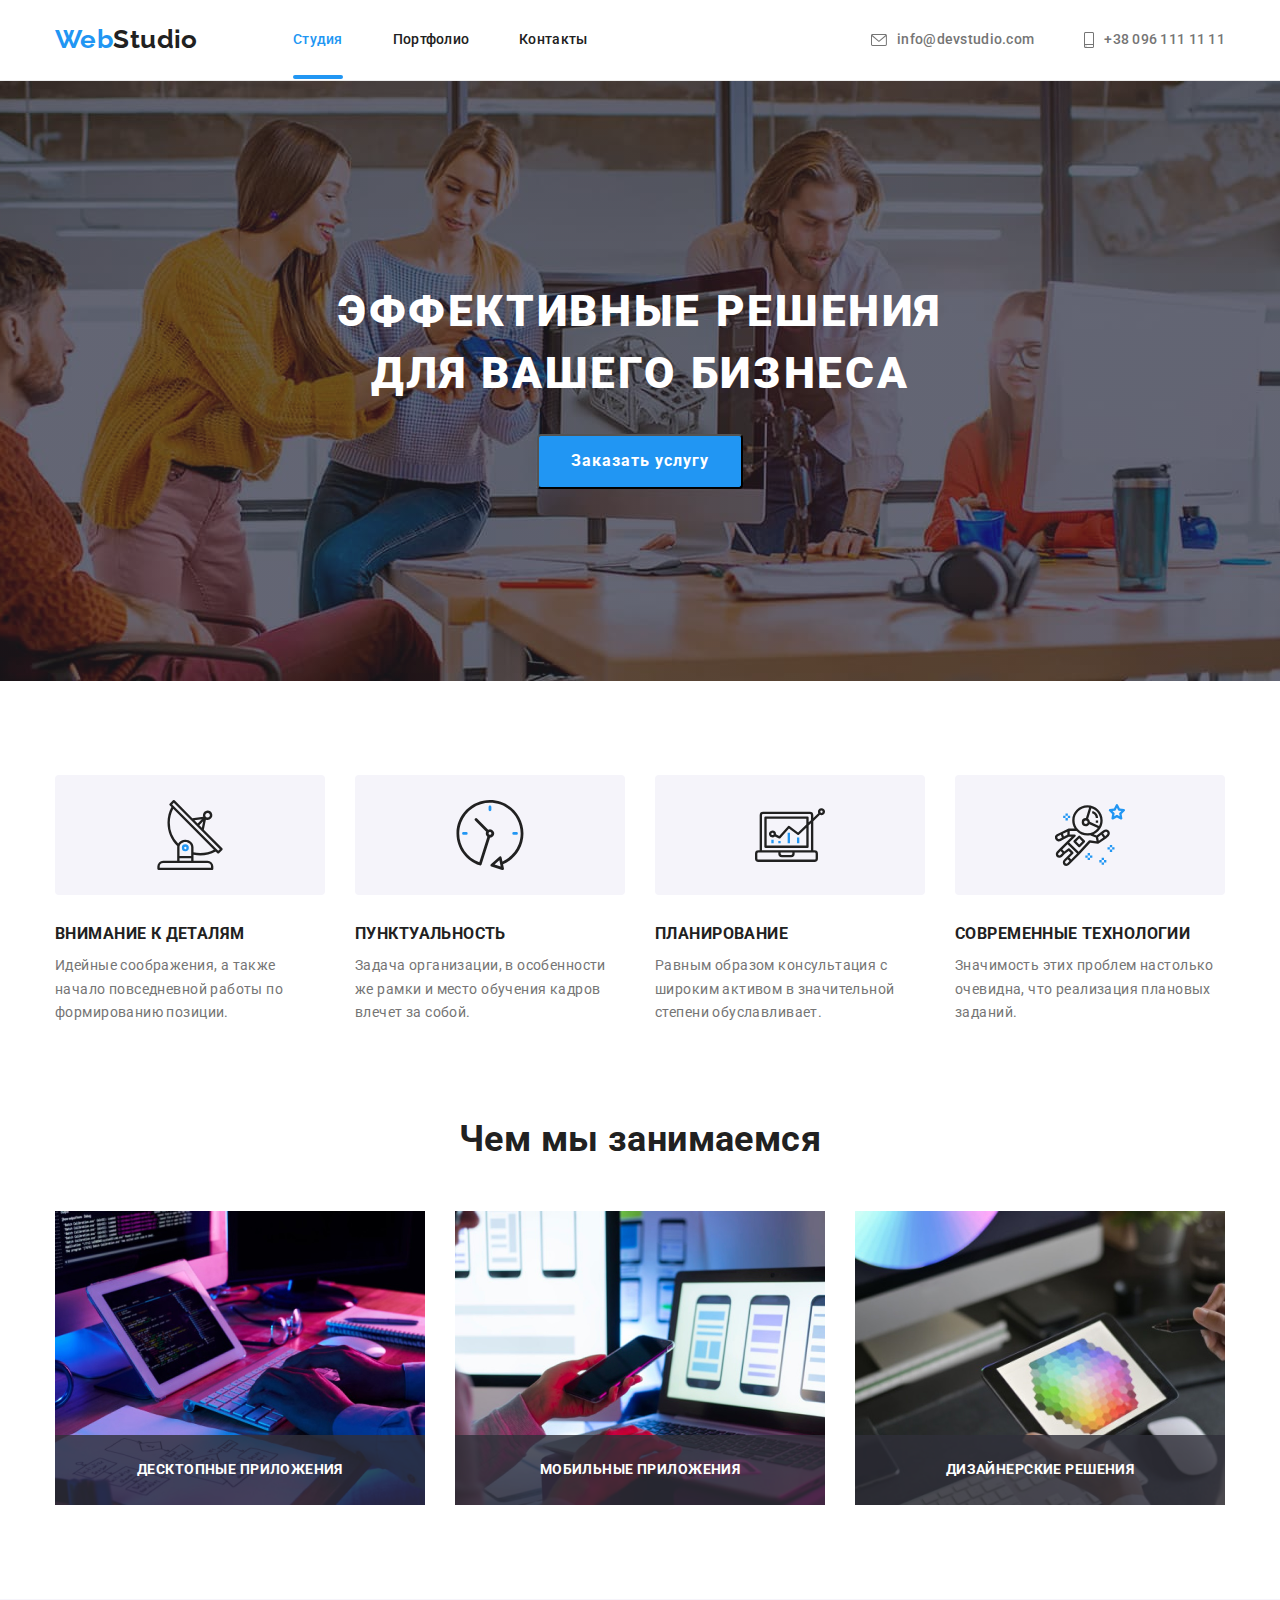
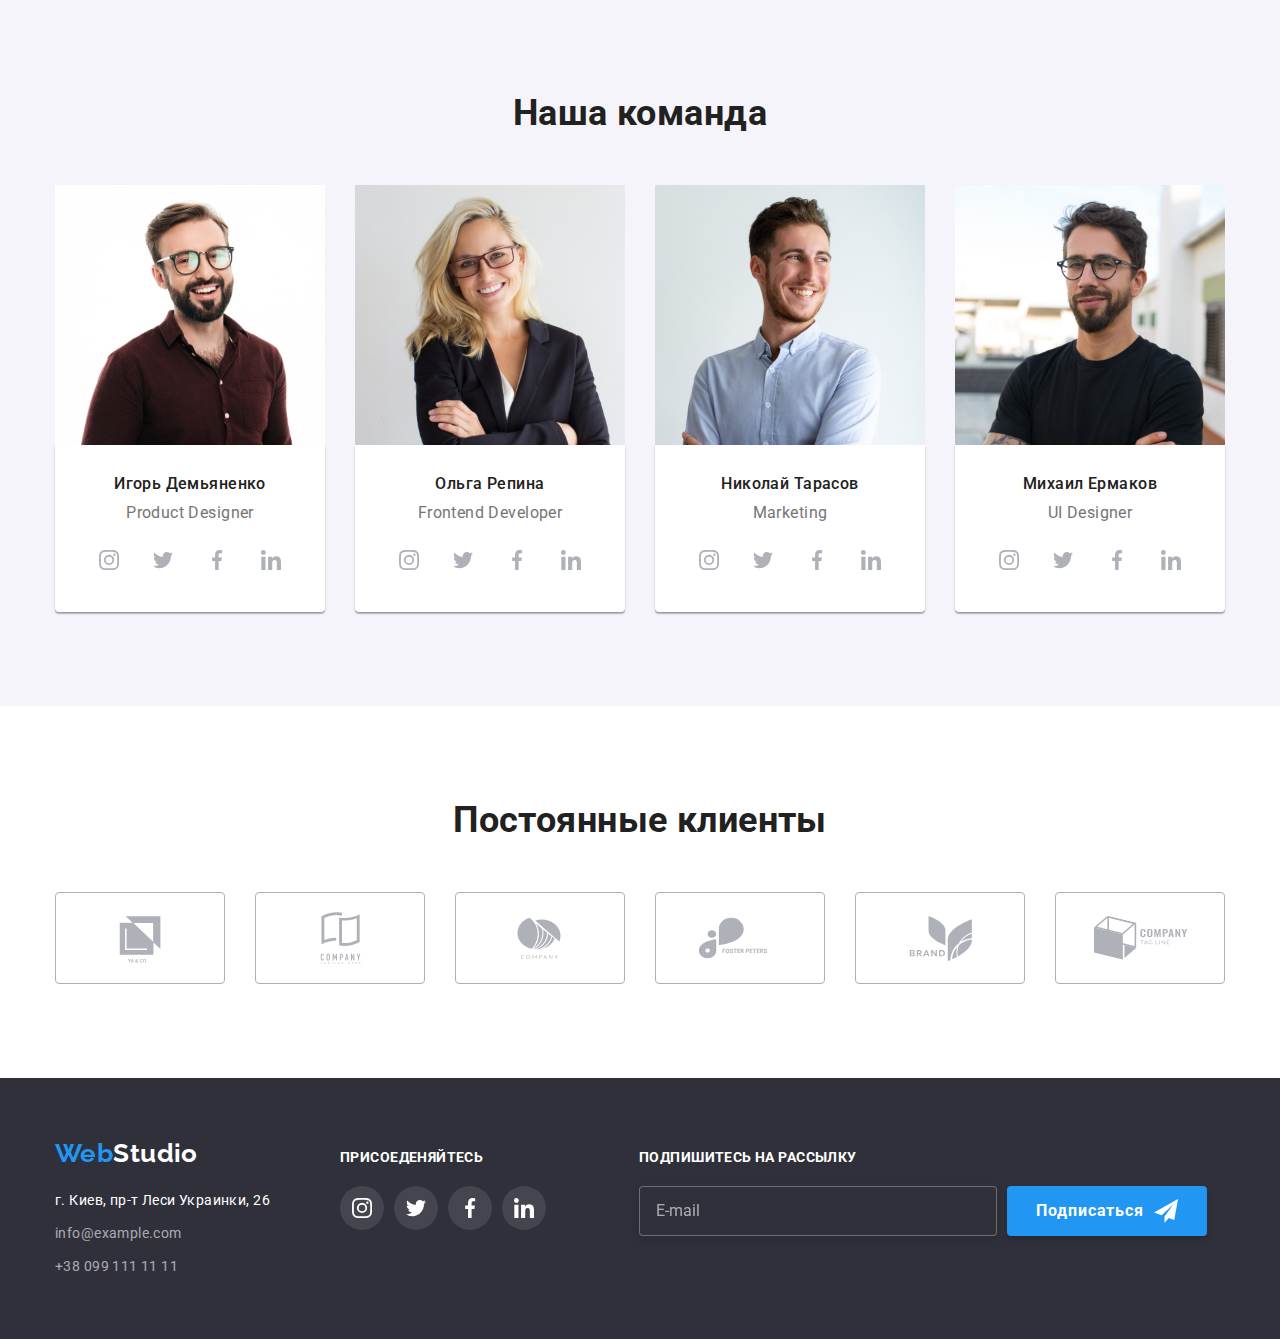
==== Cтудия/index.html @ ee8a3ed6 "неточности" ====
<!DOCTYPE html>
<html lang="en">
<head>
    <meta charset="UTF-8">
    <meta http-equiv="X-UA-Compatible" content="IE=edge">
    <meta name="viewport" content="width=device-width, initial-scale=1.0">
    <title>Студия</title>
    <link rel="stylesheet" href="./css/styles.css">
    <link rel="stylesheet" href="./css/modern-normalize.css">
    <link href="https://fonts.googleapis.com/css2?family=Raleway:wght@700&family=Roboto:wght@400;500;700;900&display=swap" rel="stylesheet">
</head>
<body class="page">
    <header class="page-header"> 
        <div class="container nav-container">
            <nav class="navbar">
                <a href="#" class="logo"><span class="logo-web">Web</span><span class="logo-studio">Studio</span></a> 
                <ul class="site-nav">
                    <li class="site-nav-item"><a href="./index.html" class="site-nav-link current">Студия</a></li>
                    <li class="site-nav-item"><a href="./portfolio.html" class="site-nav-link">Портфолио</a></li>
                    <li class="site-nav-item"><a href="#" class="site-nav-link">Контакты</a></li>
                </ul>
            </nav>
                <ul class="auth-nav">
                  <li class="auth-nav-item"><a href="info@devstudio.com" class="auth-nav-link">
                        <svg class="auth-nav-svg" width="16" height="12"><use href="./images/icons.svg#icon-envelope" class="auth-nav-icon"></use></svg>info@devstudio.com</a>
                  </li>
                  <li class="auth-nav-item"><a href="tel:+380961111111" class="auth-nav-link">               
                        <svg class="auth-nav-svg" width="10" height="16">
                            <use href="./images/icons.svg#icon-smartphone" class="auth-nav-icon"></use></svg>+38 096 111 11 11</a>
                  </li>
                </ul>
        </div>        
    </header>
    <main>
        <section class="hero hero-box">
            <div class="container">
                <h1 class="hero-title">Эффективные решения для вашего бизнеса</h1> 
                <button type="button" class="button" •	data-modal-open>Заказать услугу</button>
            </div>
        </section>
        <section class="section"> 
            <div class="container">
                <h2 class="section-title visually-hidden">Почему мы</h2>
                    <ul class="features">
                        <li class="feature-item">
                            <div class="feature-svg">
                                <svg class="item-svg" width="70" height="70">
                                    <use href="./images/icons.svg#icon-antenna-1" class="icon-feature"></use>
                                </svg>
                            </div> 
                            <h3 class="feature-title">Внимание к деталям</h3>
                            <p class="feature-text">Идейные соображения, а также начало повседневной работы по формированию позиции.</p>    
                        </li>
                        <li class="feature-item">
                            <div class="feature-svg">
                                <svg class="item-svg" width="70" height="70">
                                    <use href="./images/icons.svg#icon-clock-2" class="icon-feature"></use>
                                </svg>
                            </div>
                            <h3 class="feature-title">Пунктуальность</h3>
                            <p class="feature-text">Задача организации, в особенности же рамки и место обучения кадров влечет за собой.</p>
                        </li>
                        <li class="feature-item">
                            <div class="feature-svg">
                                <svg class="item-svg" width="70" height="70">
                                    <use href="./images/icons.svg#icon-diagram-3" class="icon-feature"></use>
                                </svg>
                            </div>
                            <h3 class="feature-title">Планирование</h3>
                            <p class="feature-text">Равным образом консультация с широким активом в значительной степени обуславливает.</p>
                        </li>
                        <li class="feature-item">
                            <div class="feature-svg">
                                <svg class="item-svg" width="70" height="70">
                                    <use href="./images/icons.svg#icon-astronaut-4" class="icon-feature"></use>
                                </svg>
                            </div>
                            <h3 class="feature-title">Современные технологии</h3>
                            <p class="feature-text">Значимость этих проблем настолько очевидна, что реализация плановых заданий.</p>
                        </li>
                    </ul> 
            </div>        
        </section>
        <section class="section section-work"> 
            <div class="container">  
                <h2 class="section-title">Чем мы занимаемся</h2> 
                <ul class="work">
                    <li class="img-work">
                        <div class="img-work-box">
                            <img src="./images/webdevelopment.jpg" width="370" height="294" alt="веб-разработка">
                            <div class="work-subtitle-box">
                                <p class="work-subtitle">Десктопные приложения</p>
                            </div>
                        </div>
                    </li>
                    <li class="img-work">
                        <div class="img-work-box">                        
                            <img src="./images/webdevelopmentforsmartphone.jpg" width="370" height="294" alt="веб-разработка для сматртвфона">
                            <div class="work-subtitle-box">
                                <p class="work-subtitle">Мобильные приложения</p>
                            </div>

                        </div>
                    </li>
                    <li class="img-work">
                        <div class="img-work-box">    
                            <img src="./images/web-design.jpg" width="370" height="294" alt="веб-дизайн">
                            <div class="work-subtitle-box">
                                <p class="work-subtitle">Дизайнерские решения</p>
                            </div>
                        </div>
                    </li>
                </ul> 
            </div> 
        </section>
        <section class="section section-team">
            <div class="container">
                <h2 class="section-title">Наша команда</h2>
                <ul class="team">
                    <li class="team-item">
                            <img src="./images/igordemynenko.jpg" width="270" height="260" alt="Игорь Демьяненко"> 
                        <div class="section-team-item">   
                            <h3 class="section-team-title">Игорь Демьяненко</h3>
                            <p class="section-team-text">Product Designer</p>
                            <ul class="section-link">
                                <li class="team-link">
                                    <a href="" class="link-item">
                                        <svg class="team-icon" width="20" height="20">
                                            <use href="./images/icons.svg#icon-instagram-2"></use>
                                        </svg>
                                    </a>
                                </li>
                                <li class="team-link">
                                    <a href="" class="link-item">
                                        <svg class="team-icon" width="20" height="20">
                                            <use href="./images/icons.svg#icon-twitter"></use>
                                        </svg>
                                    </a>
                                </li>
                                <li class="team-link">
                                    <a href="" class="link-item">
                                        <svg class="team-icon" width="20" height="20">
                                            <use href="./images/icons.svg#icon-facebook"></use>
                                        </svg>
                                    </a>
                                </li>
                                <li class="team-link">
                                    <a href="" class="link-item">
                                        <svg class="team-icon" width="20" height="20">
                                            <use href="./images/icons.svg#icon-linkedin"></use>
                                        </svg>
                                    </a>
                                </li>
                            </ul>
                        </div>
                    </li>  
                    <li class="team-item">            
                            <img src="./images/olgarepina.jpg" width="270" height="260" alt="Ольга Репина"> 
                        <div class="section-team-item">    
                            <h3 class="section-team-title">Ольга Репина</h3>
                            <p class="section-team-text">Frontend Developer</p>
                            <ul class="section-link">
                                <li class="team-link">
                                    <a href="" class="link-item">
                                        <svg class="team-icon" width="20" height="20">
                                            <use href="./images/icons.svg#icon-instagram-2"></use>
                                        </svg>
                                    </a>
                                </li>
                                <li class="team-link">
                                    <a href="" class="link-item">
                                        <svg class="team-icon" width="20" height="20">
                                            <use href="./images/icons.svg#icon-twitter"></use>
                                        </svg>
                                    </a>
                                </li>
                                <li class="team-link">
                                    <a href="" class="link-item">
                                        <svg class="team-icon" width="20" height="20">
                                            <use href="./images/icons.svg#icon-facebook"></use>
                                        </svg>
                                    </a>
                                </li>
                                <li class="team-link">
                                    <a href="" class="link-item">
                                        <svg class="team-icon" width="20" height="20">
                                            <use href="./images/icons.svg#icon-linkedin"></use>
                                        </svg>
                                    </a>
                                </li>
                            </ul>
                        </div>
                    </li> 
                    <li class="team-item">                       
                            <img src="./images/nikolaytarasov.jpg" width="270" height="260" alt="Николай Тарасов">
                        <div class="section-team-item">    
                            <h3 class="section-team-title">Николай Тарасов</h3>
                            <p class="section-team-text">Marketing</p>
                            <ul class="section-link">
                                <li class="team-link">
                                    <a href="" class="link-item">
                                        <svg class="team-icon" width="20" height="20">
                                            <use href="./images/icons.svg#icon-instagram-2"></use>
                                        </svg>
                                    </a>
                                </li>
                                <li class="team-link">
                                    <a href="" class="link-item">
                                        <svg class="team-icon" width="20" height="20">
                                            <use href="./images/icons.svg#icon-twitter"></use>
                                        </svg>
                                    </a>
                                </li>
                                <li class="team-link">
                                    <a href="" class="link-item">
                                        <svg class="team-icon" width="20" height="20">
                                            <use href="./images/icons.svg#icon-facebook"></use>
                                        </svg>
                                    </a>
                                </li>
                                <li class="team-link">
                                    <a href="" class="link-item">
                                        <svg class="team-icon" width="20" height="20">
                                            <use href="./images/icons.svg#icon-linkedin"></use>
                                        </svg>
                                    </a>
                                </li>
                            </ul>
                        </div>
                    </li>
                    <li class="team-item">                        
                            <img src="./images/mihailermakov.jpg" width="270" height="260" alt="Михаил Ермаков">
                        <div class="section-team-item">    
                            <h3 class="section-team-title">Михаил Ермаков</h3>
                            <p class="section-team-text">UI Designer</p>
                            <ul class="section-link">
                                <li class="team-link">
                                    <a href="" class="link-item">
                                        <svg class="team-icon" width="20" height="20">
                                            <use href="./images/icons.svg#icon-instagram-2"></use>
                                        </svg>
                                    </a>
                                </li>
                                <li class="team-link">
                                    <a href="" class="link-item">
                                        <svg class="team-icon" width="20" height="20">
                                            <use href="./images/icons.svg#icon-twitter"></use>
                                        </svg>
                                    </a>
                                </li>
                                <li class="team-link">
                                    <a href="" class="link-item">
                                        <svg class="team-icon" width="20" height="20">
                                            <use href="./images/icons.svg#icon-facebook"></use>
                                        </svg>
                                    </a>
                                </li>
                                <li class="team-link">
                                    <a href="" class="link-item">
                                        <svg class="team-icon" width="20" height="20">
                                            <use href="./images/icons.svg#icon-linkedin"></use>
                                        </svg>
                                    </a>
                                </li>
                            </ul>
                        </div>
                    </li>                
                </ul>
            </div> 
        </section>
        <section class="section">
            <div class="container">
                <h2 class="section-title">Постоянные клиенты</h2>
                <ul class="section-clients">
                    <li class="section-clients-item">
                        <a href="#" class="client-link">
                            <svg class="client-icon" width="106" height="60">
                                <use href="./images/icons.svg#icon-logo-1"></use>
                            </svg>
                        </a>
                    </li>
                    <li class="section-clients-item">
                        <a href="#" class="client-link">
                            <svg class="client-icon" width="106" height="60">
                                <use href="./images/icons.svg#icon-logo-2"></use>
                            </svg>
                        </a>
                    </li>
                    <li class="section-clients-item">
                        <a href="#" class="client-link">
                            <svg class="client-icon" width="106" height="60">
                                <use href="./images/icons.svg#icon-logo-3"></use>
                            </svg>
                        </a>
                    </li>
                    <li class="section-clients-item">
                        <a href="#" class="client-link">
                            <svg class="client-icon" width="106" height="60">
                                <use href="./images/icons.svg#icon-logo-4"></use>
                            </svg>
                        </a>
                    </li>
                    <li class="section-clients-item">
                        <a href="#" class="client-link">
                            <svg class="client-icon" width="106" height="60">
                                <use href="./images/icons.svg#icon-logo-5"></use>
                            </svg>
                        </a>
                    </li>
                    <li class="section-clients-item">
                        <a href="#" class="client-link">
                            <svg class="client-icon" width="106" height="60">
                                <use href="./images/icons.svg#icon-logo-6"></use>
                            </svg>
                        </a>
                    </li>
                </ul>
            </div>
        </section>
    </main>
    <footer class="footer">
        <div class="container footer-box">
          <div class="address-box">
            <a href="" class="logo footer-logo">
              <span class="footer-logo-web">Web</span><span class="footer-logo-studio">Studio</span>
            </a>
            <address>
              <ul class="address">
                <li class="address-item">г. Киев, пр-т Леси Украинки, 26</li>
                <li class="address-item"><a href="mailto:info@example.com " class="address-link">info@example.com</a></li>
                <li class="address-item"><a href="tel:+380991111111" class="address-link">+38 099 111 11 11</a></li>
              </ul>
            </address>
          </div>
          <div class="socials-box">
            <p class="socials-box-title">Присоеденяйтесь</p>
            <ul class="socials-box-item">
              <li class="socials-box-link">
                <a href="" class="link-item socials-item">
                  <svg class="icon-item" width="20" height="20">
                    <use href="./images/icons.svg#icon-instagram-2" class="icon"></use>
                  </svg>
                </a>
              </li>
              <li class="socials-box-link">
                <a href="" class="link-item socials-item">
                  <svg class="icon-item" width="20" height="20">
                    <use href="./images/icons.svg#icon-twitter" class="icon"></use>
                  </svg>
                </a>
              </li>
              <li class="socials-box-link">
                <a href="" class="link-item socials-item">
                  <svg class="icon-item" width="20" height="20">
                    <use href="./images/icons.svg#icon-facebook" class="icon"></use>
                  </svg>
                </a>
              </li>
              <li class="socials-box-link">
                <a href="" class="link-item socials-item">
                  <svg class="icon-item" width="20" height="20">
                    <use href="./images/icons.svg#icon-linkedin" class="icon"></use>
                  </svg>
                </a>
              </li>
            </ul>
          </div>
          <form class="form">
                <p class="socials-box-title">Подпишитесь на рассылку</p>
                <div class="form-box">
                    <label class="form-label" for="email"></label>
                    <input class="footer-form-input" type="email" name="email" id="email" placeholder="E-mail">
                    
                    <button class="footer-form-button" type="submit">
                            <p class="footer-form-text">Подписаться</p>
                            <svg width="24" height="24">
                                <use href="./images/icons.svg#icon-icon-send"></use>
                            </svg>
                    </button>
                </div>
            </form>       
        </div>
      </footer>
    <div class="backdrop is-hidden" • data-modal>
        <div class="modal">
            <div class="modal-button-box">
                <button type="button" class="modal-button" • data-modal-close>
                    <svg class="modal-svg" width="18" height="18">
                        <use class="modal-svg-icon" href="./images/icons.svg#icon-close-black"></use>
                    </svg>
                </button>
    
                <form class="form-modal">
                    <p class="form-modal-text">Оставьте свои данные, мы вам перезвоним</p>
                    <div class="modal-form-box">
                        <div class="form-field">
                            <label class="form-modal-label" for="name">Имя</label>
                            <span class="input-box-modal">
                                <input class="modal-input" type="name" name="name" id="name">
                                <svg class="svg-form-modal" width="18" height="18">
                                    <use href="./images/icons.svg#icon-person-black-18dp-1-1" width="18" height="18"></use>
                                </svg>
                            </span>
                        </div>
                        <div class="form-field">
                            <label class="form-modal-label" for="tel">Телефон</label>
                            <span class="input-box-modal">
                                <input class="modal-input" type="tel" name="tel" id="tel">
                                <svg class="svg-form-modal" width="18" height="18">
                                    <use href="./images/icons.svg#icon-phone-black-18dp-1-1" width="18" height="18"></use>
                                </svg>
                            </span>
                        </div>
                        <div class="form-field">
                            <label class="form-modal-label" for="email">Почта</label>
                            <span class="input-box-modal">
                                <input class="modal-input" type="email" name="email" id="email">
                                <svg class="svg-form-modal" width="18" height="18">
                                    <use class="icon-modal" href="./images/icons.svg#icon-email-black-18dp-1-1" width="18"
                                        height="18"></use>
                                </svg>
                            </span>
                        </div>
                        <div class="form-field">
                            <label class="form-modal-label" for="comment">Коментарий</label>
                            <textarea class="modal-input comment" name="comment" id="comment"
                                placeholder="Введите текст"></textarea>
                        </div>
                        <div class="form-field checkbox">
                            <label class="checkbox-label" for="checkbox">
                                <input class="form-modal-checkbox" type="checkbox" name="checkbox" id="checkbox">
                                <svg class="checkbox-icon" width="16" height="15">
                                    <use href="./images/icons.svg#icon-Vector-1"></use>
                                </svg>
                                <span class="checkbox-text"> Соглашаюсь с рассылкой и принимаю <a class="checkbox-link"
                                        href="">Условия договора</a></span>
                            </label>
                        </div>
                    </div>
                    <button class="modal-form-button" type="submit">Отправить</button>
                </form>
            </div>
    
        </div>
    </div>
    
    <script src="./js/modal.js"></script>
    </body>
    
    </html>
---- Cтудия/css/styles.css ----
:root {
  --primery-text-color: #757575;
  --title-text-color: #212121;
  --accent-text: #2196f3;
  --primery-white-color: #ffffff;
  --primery-bc-color: #ffffff;
  --secondary-bc-color: #2f303a;
  --bc-before-feature: #f5f4fa;
  --card-set-gap: 30px;
}

.page {
  background-color: var(--primery-bc-color);
  color: var(--primery-text-color);
  font-family: Roboto, sans-serif;
  letter-spacing: 0.03em;
  font-size: 14px;
  line-height: 1.14;
}

h1,
h2,
h3,
p {
  margin: 0;
}

.container {
  width: 1200px;
  padding-right: 15px;
  padding-left: 15px;
  margin-left: auto;
  margin-right: auto;
}

img {
  display: block;
  max-width: 100%;
  height: auto;
}

ul {
  list-style: none;
  padding: 0;
  margin: 0;
}

.page-header {
  padding-top: 24px;
  padding-bottom: 25px;
  border-bottom: 1px solid #ececec;
}

a {
  text-decoration: none;
}


/* Logo */

.logo {
  font-family: Raleway;
  font-weight: 700;
  font-size: 26px;
  line-height: 1.2;
  margin-right: 93px;
  width: 145px;
}

.logo-web {
  color: var(--accent-text);
}

.logo-studio {
  color: var(--title-text-color);
}


/* Navbar */

.nav-container {
  display: flex;
  justify-content: space-between;
  align-items: center;
}

.navbar {
  display: flex;
  align-items: center;
}

.auth-nav-icon {
  display: block;
  width: 16px;
  height: 12px;
}


/* Site nav */

.site-nav {
  display: flex;
  margin: 0;
}

.site-nav-link {
  position: relative;
  color: var(--title-text-color);
  font-weight: 500;
  letter-spacing: 0.02em;
  margin-bottom: 40px;
  padding-top: 32px;
  padding-bottom: 32px;
  transition: color 250ms cubic-bezier(0.4, 0, 0.2, 1);
}

.site-nav-link.current::after {
  content: "";
  position: absolute;
  bottom: 0;
  left: 0;
  width: 100%;
  height: 4px;
  border-radius: 2px;
  background-color: var(--accent-text);
}

.site-nav-item:not(:last-child) {
  margin-right: 50px;
}

.site-nav-link:hover,
.site-nav-link:focus {
  color: var(--accent-text);
}

.site-nav-link.current {
  color: var(--accent-text);
}


/* Auth-nav */

.auth-nav {
  display: flex;
  margin-left: auto;
}

.auth-nav-item {
  display: flex;
}

.auth-nav-item:not(:last-child) {
  margin-right: 50px;
}

.auth-nav-link {
  display: flex;
  align-items: center;
  color: var(--primery-text-color);
  font-weight: 500;
  letter-spacing: 0.02em;
  transition: color 250ms cubic-bezier(0.4, 0, 0.2, 1);
}

.auth-nav-link:hover,
.auth-nav-link:focus {
  color: var(--accent-text);
}

.auth-nav-svg {
  margin-right: 10px;
}

.auth-nav-icon {
  fill: currentColor;
}


/* Hero */

.hero {
  text-align: center;
  padding-top: 200px;
  padding-bottom: 200px;
  padding-right: 0;
  padding-left: 0;
  background-color: var(--secondary-bc-color);
}

.hero-box {
  max-width: 1600px;
  height: 600px;
  margin-right: auto;
  margin-left: auto;
  background-image: linear-gradient( rgba(47, 48, 58, 0.4), rgba(47, 48, 58, 0.4)), url(../images/imghero.jpg);
  background-repeat: no-repeat;
  background-position: center;
  background-size: cover;
}

.hero-title {
  color: var(--primery-white-color);
  font-weight: 900;
  font-size: 44px;
  line-height: 1.4;
  letter-spacing: 0.06em;
  text-transform: uppercase;
  width: 696px;
  margin-left: auto;
  margin-right: auto;
  margin-top: 0;
  margin-bottom: 0;
}

.button {
  margin-top: 30px;
}


/* Features */

.features {
  display: flex;
}

.feature-svg {
  display: flex;
  margin-bottom: 30px;
  background-color: #f5f4fa;
  border-radius: 4px;
  justify-content: center;
  align-items: center;
  width: 270px;
  height: 120px;
}

.feature-item:not(:last-child) {
  margin-right: 30px;
}

.feature-title {
  color: var(--title-text-color);
  font-weight: 700;
  text-transform: uppercase;
  margin-bottom: 10px;
}

.feature-text {
  font-size: 14px;
  line-height: 1.7;
}

.visually-hidden {
  position: absolute;
  clip: rect(0 0 0 0);
  width: 1px;
  height: 1px;
  margin: -1px;
}


/* Section */

.section {
  padding-bottom: 94px;
  padding-top: 94px;
}

.section-title {
  color: var(--title-text-color);
  font-weight: 700;
  font-size: 36px;
  line-height: 1.16;
  text-align: center;
  margin-top: 0;
  margin-bottom: 0;
}


/* Work */

.section-work {
  padding-top: 0;
}

.section-title-work {
  margin-bottom: 50px;
}

.work {
  margin-top: 50px;
  display: flex;
}

.img-work:not(:last-child) {
  margin-right: 30px;
}

.img-work-box {
  position: relative;
}

.work-subtitle-box {
  position: absolute;
  padding-top: 27px;
  padding-bottom: 27px;
  width: 100%;
  height: 70px;
  bottom: 0;
  background: rgba(47, 48, 58, 0.8);
  font-weight: 700;
  text-transform: uppercase;
  color: var(--primery-white-color);
  text-align: center;
}


/* Team */

.section-team {
  background-color: #f5f4fa;
}

.team {
  margin-top: 50px;
  display: flex;
}

.team-item:not(:last-child) {
  margin-right: 30px;
}

.section-team-item {
  padding-top: 30px;
  padding-bottom: 30px;
  background: #ffffff;
  box-shadow: 0px 1px 3px rgba(0, 0, 0, 0.12), 0px 1px 1px rgba(0, 0, 0, 0.14), 0px 2px 1px rgba(0, 0, 0, 0.2);
  border-radius: 0px 0px 4px 4px;
  text-align: center;
}

.section-team-title {
  color: var(--title-text-color);
  font-weight: 500;
  font-size: 16px;
  line-height: 1.18;
}

.section-team-text {
  font-size: 16px;
  line-height: 1.18;
  margin-top: 10px;
}

.section-link {
  display: flex;
  justify-content: center;
  margin-top: 16px;
}

.team-link:not(:last-child) {
  margin-right: 10px;
}

.link-item {
  display: block;
  width: 44px;
  height: 44px;
  padding: 12px;
  color: #afb1b8;
  border-radius: 50%;
  transition: color 250ms cubic-bezier(0.4, 0, 0.2, 1), background-color 250ms cubic-bezier(0.4, 0, 0.2, 1);
}

.link-item:hover,
.link-item:focus {
  background-color: var(--accent-text);
  color: var(--primery-white-color);
}

.team-icon {
  fill: currentColor;
}


/* Clients */

.section-clients {
  display: flex;
}

.section-clients {
  margin-top: 50px;
}

.section-clients-item:not(:last-child) {
  margin-right: 30px;
}

.client-link {
  display: block;
  width: 170px;
  height: 92px;
  border: 1px solid #afb1b8;
  box-sizing: border-box;
  border-radius: 4px;
  color: #afb1b8;
  padding: 16px 32px;
  transition: color 250ms cubic-bezier(0.4, 0, 0.2, 1), border 250ms cubic-bezier(0.4, 0, 0.2, 1);
}

.client-link:hover,
.client-link:focus {
  color: var(--accent-text);
  border: 1px solid var(--accent-text);
}

.client-icon {
  fill: currentColor;
}


/* Footer */

.footer {
  background-color: var(--secondary-bc-color);
  padding-top: 60px;
  padding-bottom: 60px;
}

.footer-logo {
  display: inline-block;
  margin-bottom: 20px;
  margin-right: 0;
}

.footer-logo-web {
  color: var(--accent-text);
}

.footer-logo-studio {
  color: var(--primery-white-color);
}

.address-item:not(:last-child) {
  color: var(--primery-white-color);
  font-size: 14px;
  line-height: 1.7;
  margin-bottom: 9px;
}

.address-link {
  display: inline-block;
  color: rgba(255, 255, 255, 0.6);
  font-size: 14px;
  line-height: 1.7;
  transition: color 250ms cubic-bezier(0.4, 0, 0.2, 1);
}

.address-link:hover,
.address-link:focus {
  color: var(--accent-text);
}

address {
  font-style: normal;
}

.footer-box {
  display: flex;
  align-items: baseline;
}

.address-box {
  margin-right: 70px;
}

.socials-box-title {
  font-weight: 700;
  font-size: 14px;
  text-transform: uppercase;
  color: #ffffff;
}

.socials-box-item {
  display: flex;
  margin-top: 20px;
}

.socials-box-link:not(:last-child) {
  margin-right: 10px;
}

.socials-item {
  border-radius: 50%;
  background-color: rgba(255, 255, 255, 0.1);
}

.icon-item {
  fill: var(--primery-white-color);
}


/* Button */

button {
  font-family: inherit Roboto, sans-serif;
  cursor: pointer;
}

.button {
  display: inline-block;
  background-color: var(--accent-text);
  color: var(--primery-white-color);
  font-weight: bold;
  font-size: 16px;
  line-height: 1.9;
  letter-spacing: 0.06em;
  padding: 10px 32px;
  min-width: 200px;
  border-radius: 4px;
}


/* Portfolio */

.filter {
  display: flex;
  justify-content: center;
  margin-bottom: 50px;
}

.filter-item:not(:last-child) {
  margin-right: 8px;
}

.filter-button {
  font-weight: 500;
  font-size: 16px;
  line-height: 1.6;
  background-color: #f5f4fa;
  color: var(--title-text-color);
  padding: 6px 22px;
  border-radius: 4px;
  border: none;
  transition-property: color, background-color, box-shadow;
  transition-duration: 250ms;
  transition-timing-function: cubic-bezier(0.4, 0, 0.2, 1);
}

.filter-button:hover,
.filter-button:focus {
  background-color: var(--accent-text);
  color: var(--primery-white-color);
  box-shadow: 0px 3px 1px rgba(0, 0, 0, 0.1), 0px 1px 2px rgba(0, 0, 0, 0.08), 0px 2px 2px rgba(0, 0, 0, 0.12);
}

.portfolio-work {
  display: flex;
  flex-wrap: wrap;
  flex-basis: calc((100% - 90px) / 3);
  margin-left: calc(-1 * var(--card-set-gap));
  margin-top: calc(-1 * var(--card-set-gap));
}

.portfolio-item {
  flex-basis: calc((100% - 90px) / 3);
  margin-left: var(--card-set-gap);
  margin-top: var(--card-set-gap);
}

.portfolio-work-link {
  display: block;
  transition: box-shadow 250ms cubic-bezier(0.4, 0, 0.2, 1);
}

.portfolio-work-link:hover,
.portfolio-work-link:focus {
  box-shadow: 0px 1px 1px rgba(0, 0, 0, 0.12), 0px 4px 4px rgba(0, 0, 0, 0.06), 1px 4px 6px rgba(0, 0, 0, 0.16);
}

.portfolio-work-title {
  color: var(--title-text-color);
  font-weight: bold;
  font-size: 18px;
  line-height: 2;
  letter-spacing: 0.06em;
}

.portfolio-work-text {
  color: var(--primery-text-color);
  font-size: 16px;
  line-height: 1.9;
}

.card-content {
  border: 1px solid #eeeeee;
  border-top: none;
  box-sizing: border-box;
  padding-left: 24px;
  padding-bottom: 20px;
  padding-top: 20px;
  padding-right: 24px;
}

.card-content {
  padding: 20px 24px;
  border: 1px solid #eeeeee;
  box-sizing: border-box;
}

.card-thumb {
  position: relative;
  overflow: hidden;
}

.card-thumb-box {
  position: absolute;
  top: 0;
  left: 0;
  width: 100%;
  height: 100%;
  font-weight: normal;
  font-size: 18px;
  line-height: 1.55;
  color: var(--primery-white-color);
  background: rgba(33, 150, 243, 0.9);
  padding: 63px 24px;
  transform: translateY(100%);
  transition: transform 250ms cubic-bezier(0.4, 0, 0.2, 1);
}

.card:hover .card-thumb-box {
  transform: translateY(0);
}


/* Модальное окно */

.backdrop {
  position: fixed;
  top: 0;
  left: 0;
  width: 100%;
  height: 100%;
  background-color: rgba(0, 0, 0, 0.2);
  opacity: 1;
  transition: opacity 250ms cubic-bezier(0.4, 0, 0.2, 1), visibility 250ms cubic-bezier(0.4, 0, 0.2, 1);
}

.backdrop.is-hidden .modal {
  transform: translate(-50%, -50%) scale(0.5);
}

.backdrop.is-hidden {
  opacity: 0;
  pointer-events: none;
  visibility: hidden;
}

.modal {
  position: absolute;
  top: 50%;
  left: 50%;
  transform: translate(-50%, -50%) scale(1);
  transition: transform 250ms cubic-bezier(0.4, 0, 0.2, 1);
  min-width: 528px;
  min-height: 581px;
  background-color: var(--primery-white-color);
  box-shadow: 0px 1px 3px rgba(0, 0, 0, 0.12), 0px 1px 1px rgba(0, 0, 0, 0.14), 0px 2px 1px rgba(0, 0, 0, 0.2);
  border-radius: 4px;
}

.modal-button-box {
  position: relative;
}

.modal-button {
  position: absolute;
  top: 8px;
  right: 8px;
  display: flex;
  background-color: var(--primery-white-color);
  border-style: none;
  padding: 0;
  fill: #000000;
  transition: fill 250ms cubic-bezier(0.4, 0, 0.2, 1);
  width: 18px;
  height: 18px;
  border: 1px solid rgba(0, 0, 0, 0.1);
  box-sizing: border-box;
  border-radius: 50%;
}

.modal-button:hover,
.modal-button:focus {
  fill: var(--accent-text);
}

.modal-svg {
  justify-content: center;
  align-items: center;
}

.form-modal-text {
  font-weight: 700;
  font-size: 20px;
  line-height: 1.15;
  text-align: center;
  color: #212121;
  margin-bottom: 12px;
}

.form-modal {
  padding: 40px;
}

.form-field {
  display: flex;
  flex-direction: column;
  margin-bottom: 10px;
  position: relative;
}

.form-modal-label {
  margin-bottom: 4px;
  font-size: 12px;
  line-height: 1.16;
  letter-spacing: 0.01em;
  color: var(--primery-text-color);
}

.input-box-modal {
  position: relative;
}

.svg-form-modal {
  position: absolute;
  top: 50%;
  left: 20px;
  transform: translateY(-50%);
  fill: #212121;
  transition: fill 250ms cubic-bezier(0.4, 0, 0.2, 1);
}

.modal-input {
  width: 100%;
  height: 40px;
  border: 1px solid rgba(33, 33, 33, 0.2);
  box-sizing: border-box;
  border-radius: 4px;
  padding-left: 42px;
  transition: border 250ms cubic-bezier(0.4, 0, 0.2, 1);
  resize: none;
}

.modal-input:focus {
  outline: none;
  border: 1px solid var(--accent-text);
}

.modal-input:focus~.svg-form-modal {
  fill: var(--accent-text);
}

.modal-input.comment {
  height: 120px;
  padding: 12px 16px;
}

.modal-input::placeholder {
  font-size: 12px;
  line-height: 1.16;
  letter-spacing: 0.01em;
  color: rgba(117, 117, 117, 0.5);
}

.checkbox {
  display: flex;
  margin-bottom: 0;
  flex-direction: row;
  justify-content: center;
  align-items: center;
}

.checkbox-label {
  display: flex;
  align-items: center;
}

.form-modal-checkbox {
  appearance: none;
}

.checkbox-text {
  font-size: 14px;
  line-height: 1.71;
  letter-spacing: 0.03em;
}

.checkbox-link {
  color: var(--accent-text);
  text-decoration: underline;
}

.checkbox-icon {
  display: inline-block;
  position: relative;
  border: 2px solid #212121;
  border-radius: 2px;
  width: 16px;
  height: 15px;
  margin: 0;
  margin-right: 7px;
}

.form-modal-checkbox:checked~.checkbox-icon {
  background-color: var(--accent-text);
  border: 2px solid var(--accent-text);
  background-size: contain;
}

.form-modal-checkbox:focus~.checkbox-icon {
  background-color: var(--accent-text);
  border-color: var(--accent-text);
  background-size: contain;
}

.form-modal-checkbox:checked~.checkbox-text {
  color: var(--accent-text);
  text-decoration: underline;
}

.modal-form-button {
  display: block;
  margin-left: auto;
  margin-right: auto;
  width: 200px;
  height: 50px;
  background: #2196f3;
  box-shadow: 0px 4px 4px rgba(0, 0, 0, 0.15);
  border-radius: 4px;
  border-color: transparent;
  font-family: Roboto;
  font-weight: 700;
  font-size: 16px;
  line-height: 1.87;
  letter-spacing: 0.06em;
  color: #ffffff;
  margin-top: 30px;
}


/* -----------------Form----------------- */

.form {
  margin-left: 93px;
}

.form-box {
  display: flex;
  align-items: center;
  margin-top: 20px;
}

.footer-form-input {
  color: var(--primery-white-color);
  width: 358px;
  height: 50px;
  background-color: #2f303a;
  border: 1px solid rgba(255, 255, 255, 0.3);
  box-sizing: border-box;
  filter: drop-shadow(0px 4px 4px rgba(0, 0, 0, 0.15));
  border-radius: 4px;
  margin-right: 10px;
  padding-left: 16px;
  transition: border 250ms cubic-bezier(0.4, 0, 0.2, 1);
}

.footer-form-input:hover,
.footer-form-input:focus {
  outline: none;
  border: 1px solid #2196f3;
}

.footer-form-button {
  display: flex;
  align-items: center;
  justify-content: center;
  width: 200px;
  height: 50px;
  margin: 0;
  border-color: transparent;
  background: #2196f3;
  box-shadow: 0px 4px 4px rgba(0, 0, 0, 0.15);
  border-radius: 4px;
}

.footer-form-text {
  font-weight: 700;
  font-size: 16px;
  line-height: 1.87;
  text-align: center;
  letter-spacing: 0.06em;
  color: var(--primery-white-color);
  margin-right: 10px;
}

.footer-form-input::placeholder {
  font-size: 16px;
  line-height: 1.25;
  color: rgba(255, 255, 255, 0.6);
}
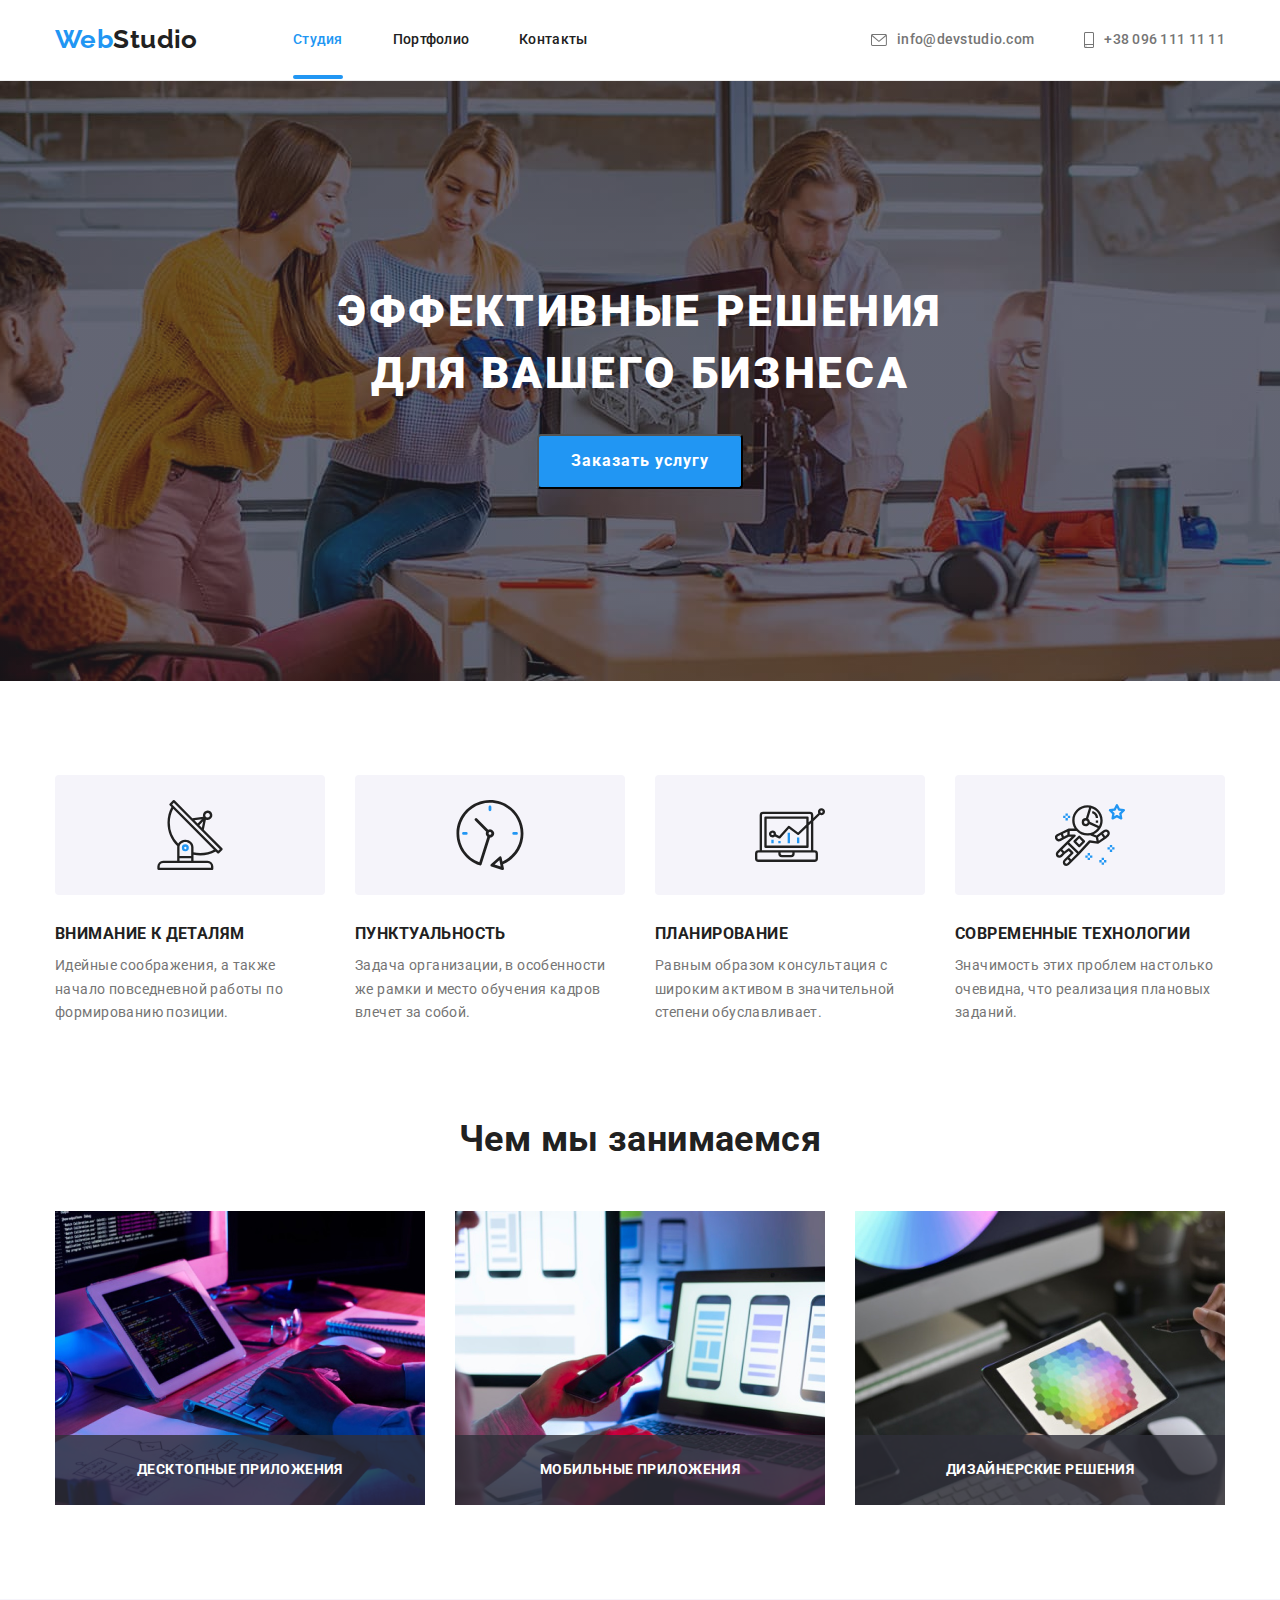
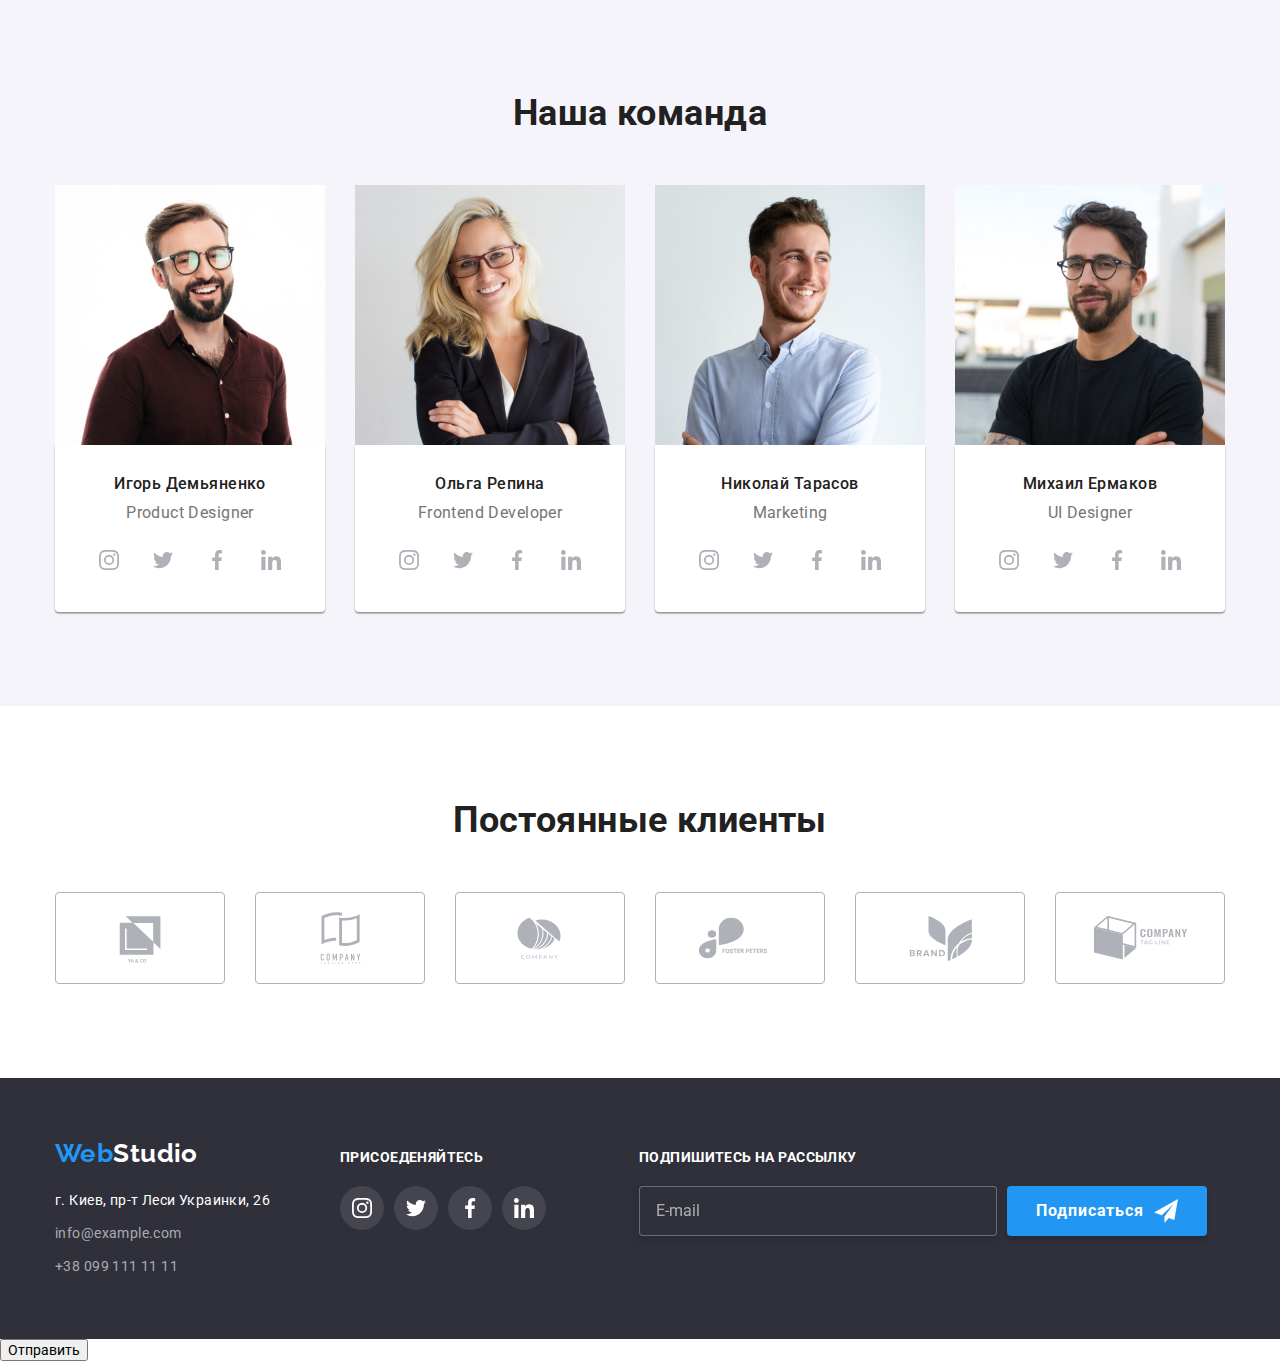
==== commit 11494ce8: "поменяно" ====
--- a/Cтудия/index.html
+++ b/Cтудия/index.html
@@ -381,70 +381,73 @@
             </form>       
         </div>
       </footer>
-    <div class="backdrop is-hidden" • data-modal>
+    <div class="backdrop is-hidden" data-modal>
         <div class="modal">
             <div class="modal-button-box">
-                <button type="button" class="modal-button" • data-modal-close>
+                <button type="button" class="modal-button" data-modal-close>
                     <svg class="modal-svg" width="18" height="18">
                         <use class="modal-svg-icon" href="./images/icons.svg#icon-close-black"></use>
                     </svg>
                 </button>
-    
                 <form class="form-modal">
                     <p class="form-modal-text">Оставьте свои данные, мы вам перезвоним</p>
                     <div class="modal-form-box">
                         <div class="form-field">
-                            <label class="form-modal-label" for="name">Имя</label>
-                            <span class="input-box-modal">
-                                <input class="modal-input" type="name" name="name" id="name">
-                                <svg class="svg-form-modal" width="18" height="18">
-                                    <use href="./images/icons.svg#icon-person-black-18dp-1-1" width="18" height="18"></use>
-                                </svg>
-                            </span>
+                            <label class="form-modal-label" for="name">Имя
+                                <span class="input-box-modal">
+                                    <input class="modal-input" type="text" name="user-name">
+                                    <svg class="svg-form-modal" width="18" height="18">
+                                        <use href="./images/icons.svg#icon-person-black-18dp-1-1" width="18" height="18"></use>
+                                    </svg>
+                                </span>
+                            </label>
                         </div>
                         <div class="form-field">
-                            <label class="form-modal-label" for="tel">Телефон</label>
-                            <span class="input-box-modal">
-                                <input class="modal-input" type="tel" name="tel" id="tel">
-                                <svg class="svg-form-modal" width="18" height="18">
-                                    <use href="./images/icons.svg#icon-phone-black-18dp-1-1" width="18" height="18"></use>
-                                </svg>
-                            </span>
+                            <label class="form-modal-label" for="tel">Телефон
+                                <span class="input-box-modal">
+                                    <input class="modal-input" type="tel" name="user-phone" title="099-353-91-81">
+                                    <svg class="svg-form-modal" width="18" height="18">
+                                        <use href="./images/icons.svg#icon-phone-black-18dp-1-1" width="18" height="18"></use>
+                                    </svg>
+                                </span>
+                            </label>   
                         </div>
                         <div class="form-field">
-                            <label class="form-modal-label" for="email">Почта</label>
-                            <span class="input-box-modal">
-                                <input class="modal-input" type="email" name="email" id="email">
-                                <svg class="svg-form-modal" width="18" height="18">
-                                    <use class="icon-modal" href="./images/icons.svg#icon-email-black-18dp-1-1" width="18"
-                                        height="18"></use>
-                                </svg>
-                            </span>
+                            <label class="form-modal-label" for="email">Почта
+                                <span class="input-box-modal">
+                                    <input class="modal-input" type="email" name="user-email">
+                                    <svg class="svg-form-modal" width="18" height="18">
+                                        <use class="icon-modal" href="./images/icons.svg#icon-email-black-18dp-1-1" width="18" height="18"></use>
+                                    </svg>
+                                </span>
+                            </label>
                         </div>
                         <div class="form-field">
-                            <label class="form-modal-label" for="comment">Коментарий</label>
-                            <textarea class="modal-input comment" name="comment" id="comment"
-                                placeholder="Введите текст"></textarea>
+                            <label class="form-modal-label" for="comment">Коментарий
+                                <textarea class="modal-input comment" name="comment" placeholder="Введите текст"></textarea>
+                            </label>
                         </div>
                         <div class="form-field checkbox">
                             <label class="checkbox-label" for="checkbox">
                                 <input class="form-modal-checkbox" type="checkbox" name="checkbox" id="checkbox">
-                                <svg class="checkbox-icon" width="16" height="15">
-                                    <use href="./images/icons.svg#icon-Vector-1"></use>
-                                </svg>
-                                <span class="checkbox-text"> Соглашаюсь с рассылкой и принимаю <a class="checkbox-link"
-                                        href="">Условия договора</a></span>
+                                        <svg class="checkbox-icon" width="16" height="15">
+                                            <use href="./images/icons.svg#icon-Vector-1"></use>
+                                        </svg>   
+                                <span class="checkbox-text"> Соглашаюсь с рассылкой и принимаю <a class="checkbox-link" href="">Условия договора</a></span>
                             </label>
                         </div>
                     </div>
                     <button class="modal-form-button" type="submit">Отправить</button>
                 </form>
             </div>
-    
+
         </div>
     </div>
-    
+                <button class="form-btn" type="submit">Отправить</button>
+            </form>
+        </div>
+    </div>
     <script src="./js/modal.js"></script>
-    </body>
-    
-    </html>+</body>
+
+</html>--- a/Cтудия/css/styles.css
+++ b/Cтудия/css/styles.css
@@ -55,9 +55,7 @@
   text-decoration: none;
 }
 
-
 /* Logo */
-
 .logo {
   font-family: Raleway;
   font-weight: 700;
@@ -74,10 +72,7 @@
 .logo-studio {
   color: var(--title-text-color);
 }
-
-
 /* Navbar */
-
 .nav-container {
   display: flex;
   justify-content: space-between;
@@ -95,9 +90,7 @@
   height: 12px;
 }
 
-
 /* Site nav */
-
 .site-nav {
   display: flex;
   margin: 0;
@@ -138,7 +131,6 @@
   color: var(--accent-text);
 }
 
-
 /* Auth-nav */
 
 .auth-nav {
@@ -176,9 +168,7 @@
   fill: currentColor;
 }
 
-
 /* Hero */
-
 .hero {
   text-align: center;
   padding-top: 200px;
@@ -193,7 +183,11 @@
   height: 600px;
   margin-right: auto;
   margin-left: auto;
-  background-image: linear-gradient( rgba(47, 48, 58, 0.4), rgba(47, 48, 58, 0.4)), url(../images/imghero.jpg);
+  background-image: linear-gradient(
+      rgba(47, 48, 58, 0.4),
+      rgba(47, 48, 58, 0.4)
+    ),
+    url(../images/imghero.jpg);
   background-repeat: no-repeat;
   background-position: center;
   background-size: cover;
@@ -217,9 +211,7 @@
   margin-top: 30px;
 }
 
-
 /* Features */
-
 .features {
   display: flex;
 }
@@ -258,7 +250,6 @@
   height: 1px;
   margin: -1px;
 }
-
 
 /* Section */
 
@@ -277,7 +268,6 @@
   margin-bottom: 0;
 }
 
-
 /* Work */
 
 .section-work {
@@ -296,7 +286,6 @@
 .img-work:not(:last-child) {
   margin-right: 30px;
 }
-
 .img-work-box {
   position: relative;
 }
@@ -315,9 +304,7 @@
   text-align: center;
 }
 
-
 /* Team */
-
 .section-team {
   background-color: #f5f4fa;
 }
@@ -335,7 +322,8 @@
   padding-top: 30px;
   padding-bottom: 30px;
   background: #ffffff;
-  box-shadow: 0px 1px 3px rgba(0, 0, 0, 0.12), 0px 1px 1px rgba(0, 0, 0, 0.14), 0px 2px 1px rgba(0, 0, 0, 0.2);
+  box-shadow: 0px 1px 3px rgba(0, 0, 0, 0.12), 0px 1px 1px rgba(0, 0, 0, 0.14),
+    0px 2px 1px rgba(0, 0, 0, 0.2);
   border-radius: 0px 0px 4px 4px;
   text-align: center;
 }
@@ -370,7 +358,8 @@
   padding: 12px;
   color: #afb1b8;
   border-radius: 50%;
-  transition: color 250ms cubic-bezier(0.4, 0, 0.2, 1), background-color 250ms cubic-bezier(0.4, 0, 0.2, 1);
+  transition: color 250ms cubic-bezier(0.4, 0, 0.2, 1),
+    background-color 250ms cubic-bezier(0.4, 0, 0.2, 1);
 }
 
 .link-item:hover,
@@ -382,7 +371,6 @@
 .team-icon {
   fill: currentColor;
 }
-
 
 /* Clients */
 
@@ -407,7 +395,8 @@
   border-radius: 4px;
   color: #afb1b8;
   padding: 16px 32px;
-  transition: color 250ms cubic-bezier(0.4, 0, 0.2, 1), border 250ms cubic-bezier(0.4, 0, 0.2, 1);
+  transition: color 250ms cubic-bezier(0.4, 0, 0.2, 1),
+    border 250ms cubic-bezier(0.4, 0, 0.2, 1);
 }
 
 .client-link:hover,
@@ -420,9 +409,7 @@
   fill: currentColor;
 }
 
-
 /* Footer */
-
 .footer {
   background-color: var(--secondary-bc-color);
   padding-top: 60px;
@@ -462,7 +449,6 @@
 .address-link:focus {
   color: var(--accent-text);
 }
-
 address {
   font-style: normal;
 }
@@ -500,7 +486,6 @@
 .icon-item {
   fill: var(--primery-white-color);
 }
-
 
 /* Button */
 
@@ -521,7 +506,6 @@
   min-width: 200px;
   border-radius: 4px;
 }
-
 
 /* Portfolio */
 
@@ -553,7 +537,8 @@
 .filter-button:focus {
   background-color: var(--accent-text);
   color: var(--primery-white-color);
-  box-shadow: 0px 3px 1px rgba(0, 0, 0, 0.1), 0px 1px 2px rgba(0, 0, 0, 0.08), 0px 2px 2px rgba(0, 0, 0, 0.12);
+  box-shadow: 0px 3px 1px rgba(0, 0, 0, 0.1), 0px 1px 2px rgba(0, 0, 0, 0.08),
+    0px 2px 2px rgba(0, 0, 0, 0.12);
 }
 
 .portfolio-work {
@@ -563,13 +548,11 @@
   margin-left: calc(-1 * var(--card-set-gap));
   margin-top: calc(-1 * var(--card-set-gap));
 }
-
 .portfolio-item {
   flex-basis: calc((100% - 90px) / 3);
   margin-left: var(--card-set-gap);
   margin-top: var(--card-set-gap);
 }
-
 .portfolio-work-link {
   display: block;
   transition: box-shadow 250ms cubic-bezier(0.4, 0, 0.2, 1);
@@ -577,7 +560,8 @@
 
 .portfolio-work-link:hover,
 .portfolio-work-link:focus {
-  box-shadow: 0px 1px 1px rgba(0, 0, 0, 0.12), 0px 4px 4px rgba(0, 0, 0, 0.06), 1px 4px 6px rgba(0, 0, 0, 0.16);
+  box-shadow: 0px 1px 1px rgba(0, 0, 0, 0.12), 0px 4px 4px rgba(0, 0, 0, 0.06),
+    1px 4px 6px rgba(0, 0, 0, 0.16);
 }
 
 .portfolio-work-title {
@@ -587,13 +571,11 @@
   line-height: 2;
   letter-spacing: 0.06em;
 }
-
 .portfolio-work-text {
   color: var(--primery-text-color);
   font-size: 16px;
   line-height: 1.9;
 }
-
 .card-content {
   border: 1px solid #eeeeee;
   border-top: none;
@@ -603,7 +585,6 @@
   padding-top: 20px;
   padding-right: 24px;
 }
-
 .card-content {
   padding: 20px 24px;
   border: 1px solid #eeeeee;
@@ -634,7 +615,6 @@
 .card:hover .card-thumb-box {
   transform: translateY(0);
 }
-
 
 /* Модальное окно */
 
@@ -680,27 +660,22 @@
   position: absolute;
   top: 8px;
   right: 8px;
-  display: flex;
   background-color: var(--primery-white-color);
   border-style: none;
   padding: 0;
   fill: #000000;
   transition: fill 250ms cubic-bezier(0.4, 0, 0.2, 1);
-  width: 18px;
-  height: 18px;
+}
+
+.modal-button:hover,
+.modal-button:focus {
+  fill: var(--accent-text);
+}
+
+.modal-svg {
   border: 1px solid rgba(0, 0, 0, 0.1);
   box-sizing: border-box;
   border-radius: 50%;
-}
-
-.modal-button:hover,
-.modal-button:focus {
-  fill: var(--accent-text);
-}
-
-.modal-svg {
-  justify-content: center;
-  align-items: center;
 }
 
 .form-modal-text {
@@ -752,7 +727,6 @@
   border-radius: 4px;
   padding-left: 42px;
   transition: border 250ms cubic-bezier(0.4, 0, 0.2, 1);
-  resize: none;
 }
 
 .modal-input:focus {
@@ -815,21 +789,14 @@
   margin-right: 7px;
 }
 
+.checkbox-icon:focus {
+  color: var(--accent-text);
+}
+
 .form-modal-checkbox:checked~.checkbox-icon {
   background-color: var(--accent-text);
   border: 2px solid var(--accent-text);
   background-size: contain;
-}
-
-.form-modal-checkbox:focus~.checkbox-icon {
-  background-color: var(--accent-text);
-  border-color: var(--accent-text);
-  background-size: contain;
-}
-
-.form-modal-checkbox:checked~.checkbox-text {
-  color: var(--accent-text);
-  text-decoration: underline;
 }
 
 .modal-form-button {
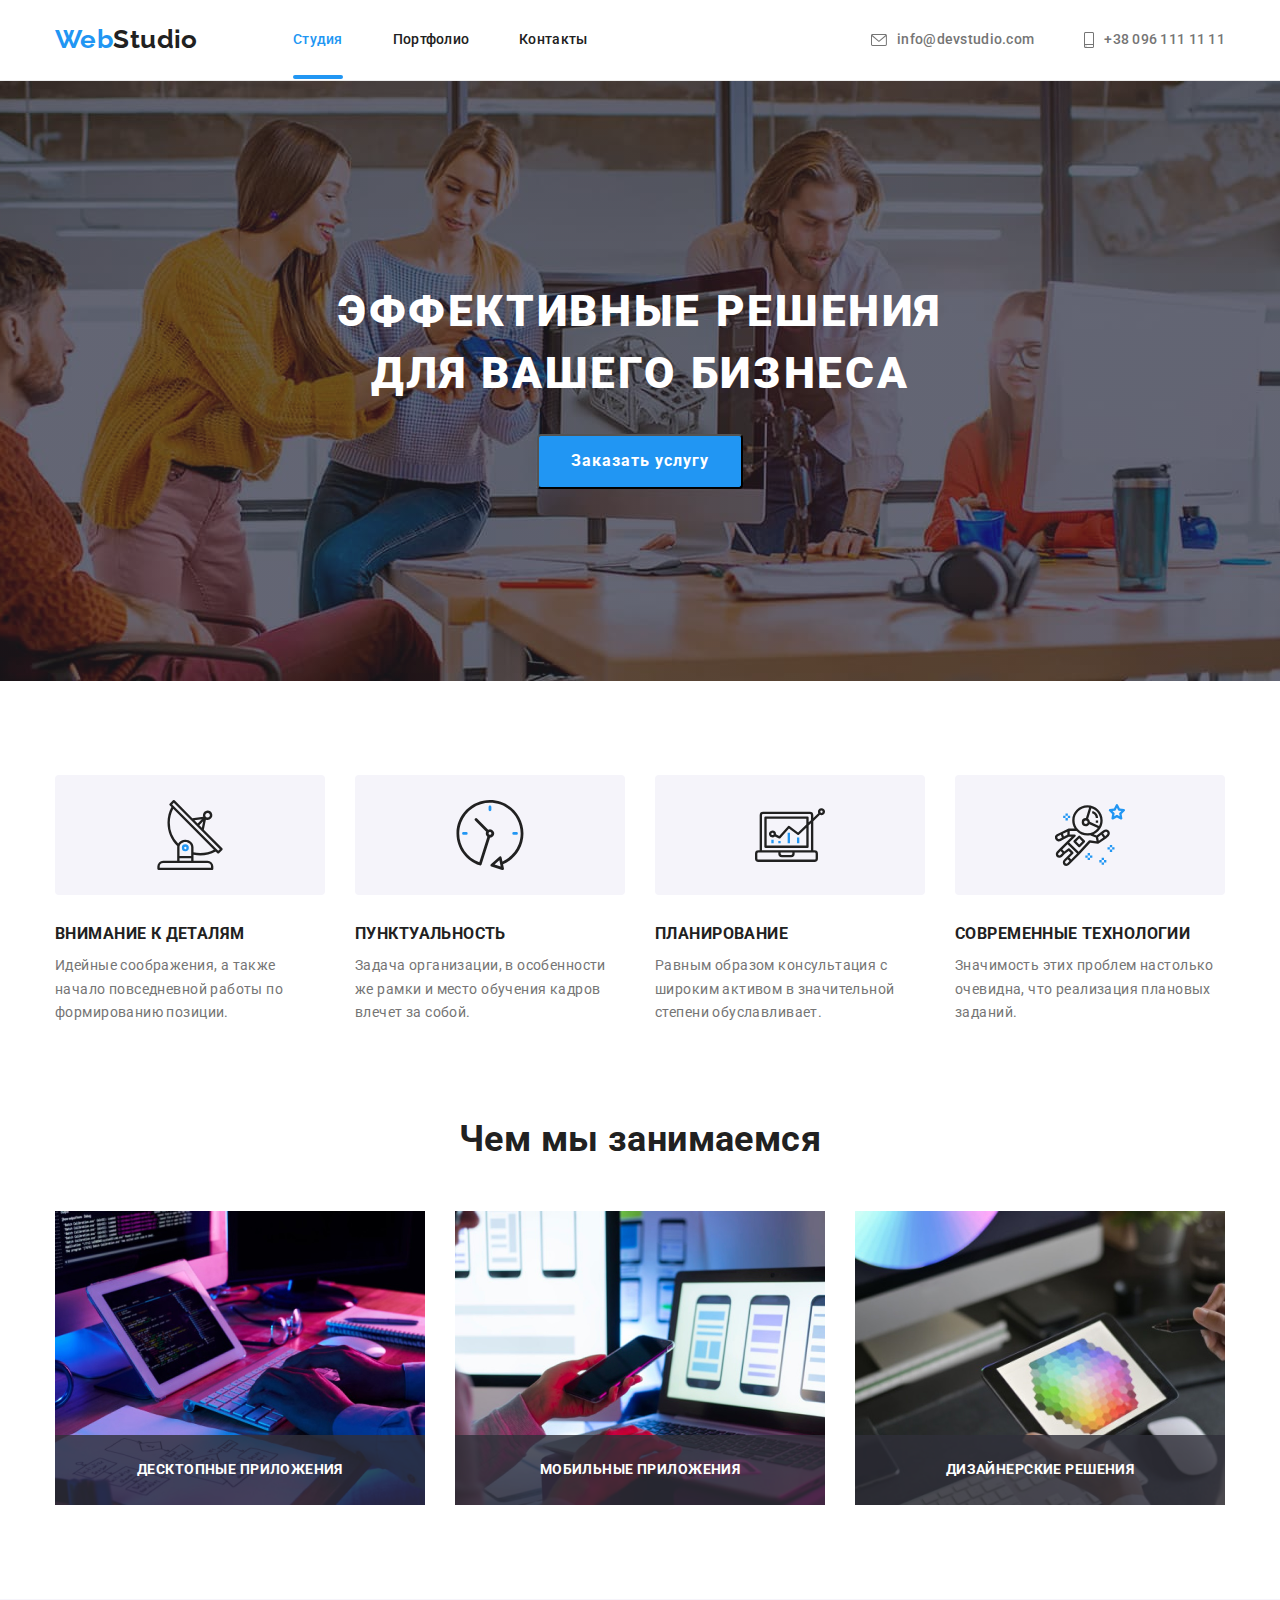
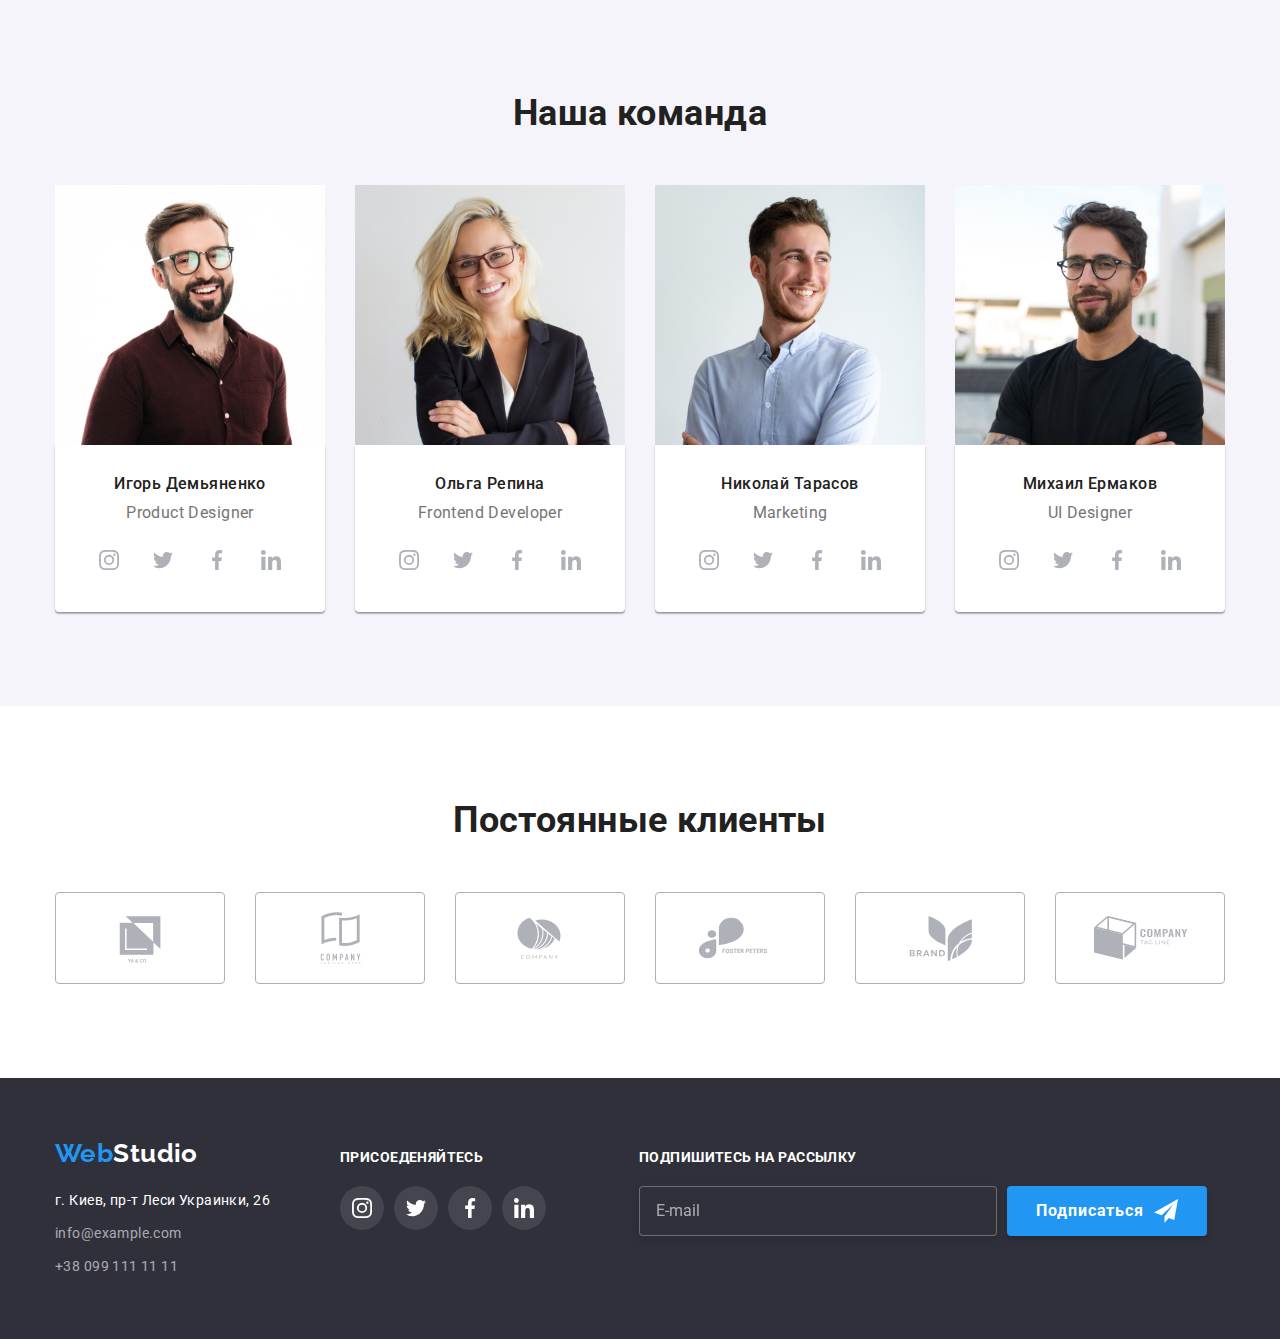
==== commit b81fa72b: "меняю" ====
--- a/Cтудия/index.html
+++ b/Cтудия/index.html
@@ -35,7 +35,7 @@
         <section class="hero hero-box">
             <div class="container">
                 <h1 class="hero-title">Эффективные решения для вашего бизнеса</h1> 
-                <button type="button" class="button" •	data-modal-open>Заказать услугу</button>
+                <button type="button" class="button" data-modal-open>Заказать услугу</button>
             </div>
         </section>
         <section class="section"> 
@@ -395,7 +395,7 @@
                         <div class="form-field">
                             <label class="form-modal-label" for="name">Имя
                                 <span class="input-box-modal">
-                                    <input class="modal-input" type="text" name="user-name">
+                                    <input class="modal-input" type="text" name="user-name" id="name">
                                     <svg class="svg-form-modal" width="18" height="18">
                                         <use href="./images/icons.svg#icon-person-black-18dp-1-1" width="18" height="18"></use>
                                     </svg>
@@ -405,7 +405,7 @@
                         <div class="form-field">
                             <label class="form-modal-label" for="tel">Телефон
                                 <span class="input-box-modal">
-                                    <input class="modal-input" type="tel" name="user-phone" title="099-353-91-81">
+                                    <input class="modal-input" type="tel" name="user-phone" title="099-353-91-81" id="tel">
                                     <svg class="svg-form-modal" width="18" height="18">
                                         <use href="./images/icons.svg#icon-phone-black-18dp-1-1" width="18" height="18"></use>
                                     </svg>
@@ -415,7 +415,7 @@
                         <div class="form-field">
                             <label class="form-modal-label" for="email">Почта
                                 <span class="input-box-modal">
-                                    <input class="modal-input" type="email" name="user-email">
+                                    <input class="modal-input" type="email" name="user-email" id="email">
                                     <svg class="svg-form-modal" width="18" height="18">
                                         <use class="icon-modal" href="./images/icons.svg#icon-email-black-18dp-1-1" width="18" height="18"></use>
                                     </svg>
@@ -424,7 +424,7 @@
                         </div>
                         <div class="form-field">
                             <label class="form-modal-label" for="comment">Коментарий
-                                <textarea class="modal-input comment" name="comment" placeholder="Введите текст"></textarea>
+                                <textarea class="modal-input comment" name="comment" placeholder="Введите текст" id="comment"></textarea>
                             </label>
                         </div>
                         <div class="form-field checkbox">
@@ -440,14 +440,8 @@
                     <button class="modal-form-button" type="submit">Отправить</button>
                 </form>
             </div>
-
-        </div>
-    </div>
-                <button class="form-btn" type="submit">Отправить</button>
-            </form>
         </div>
     </div>
     <script src="./js/modal.js"></script>
 </body>
-
 </html>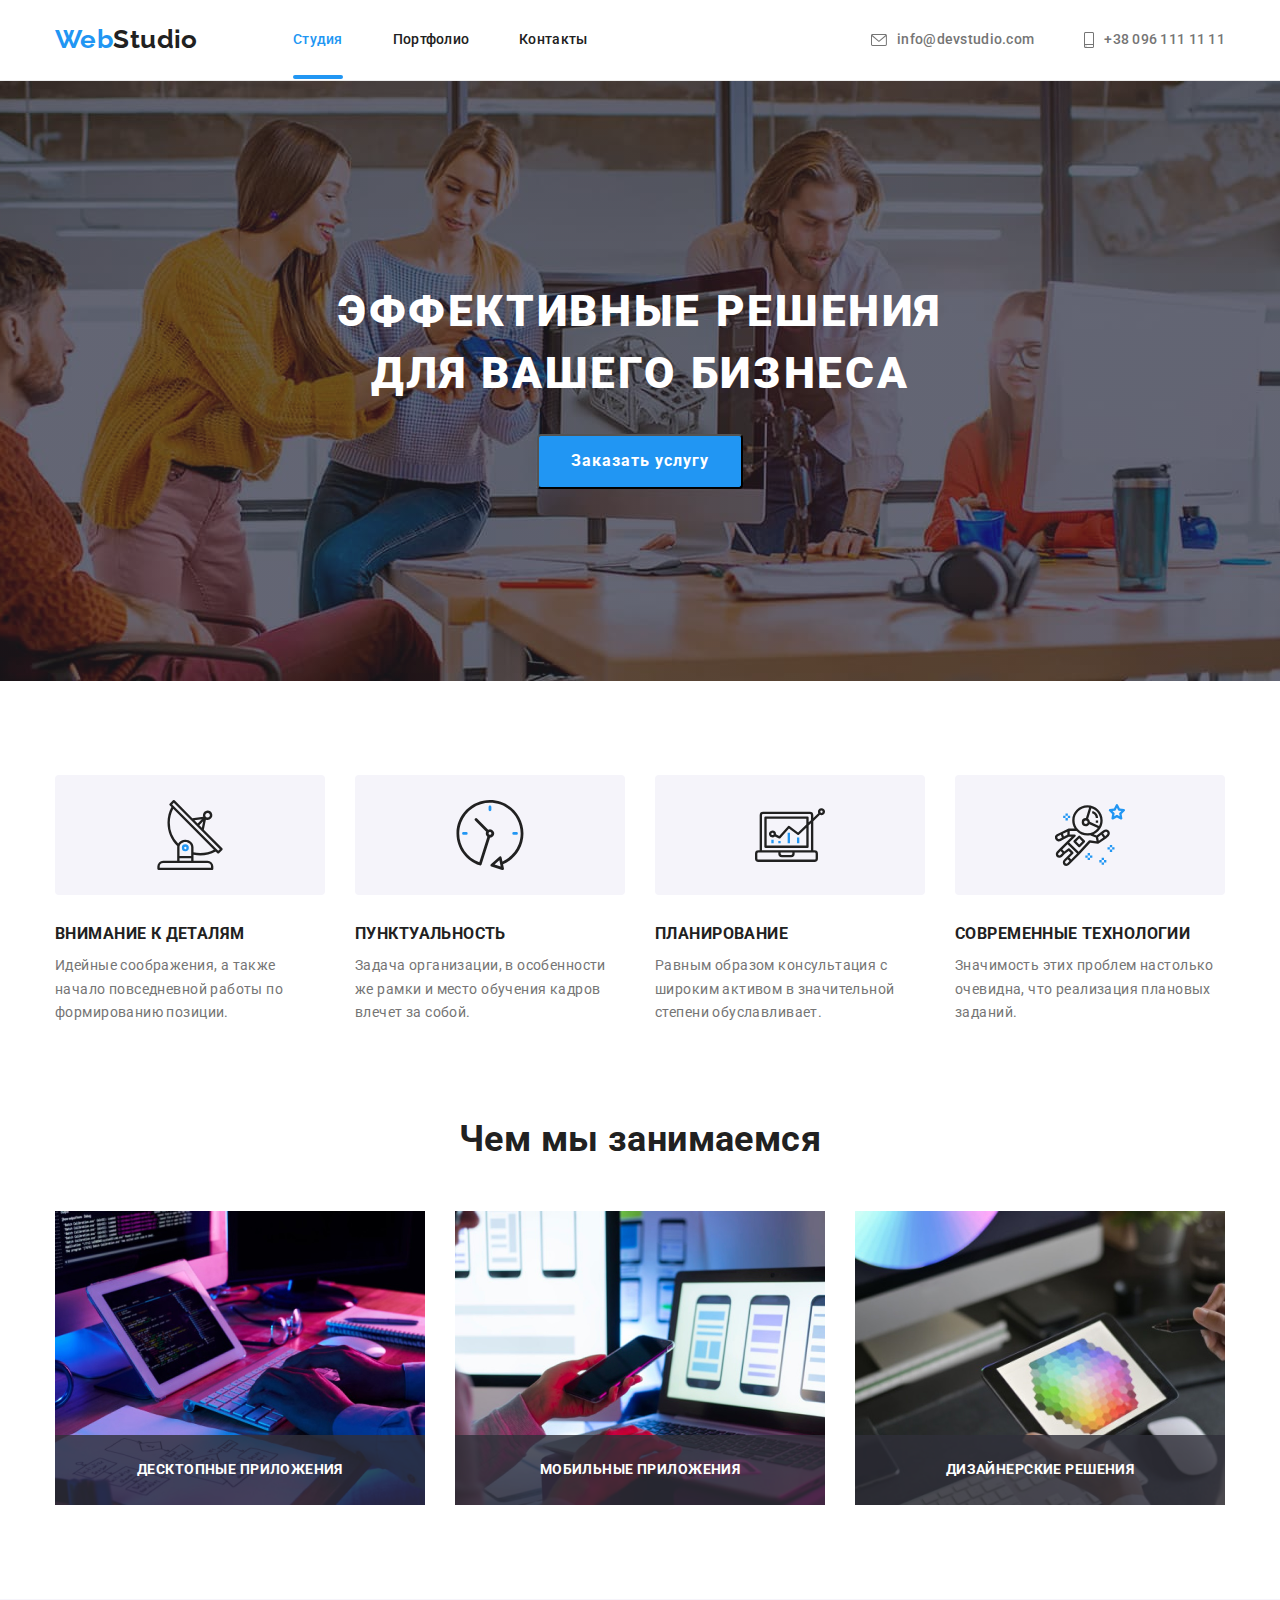
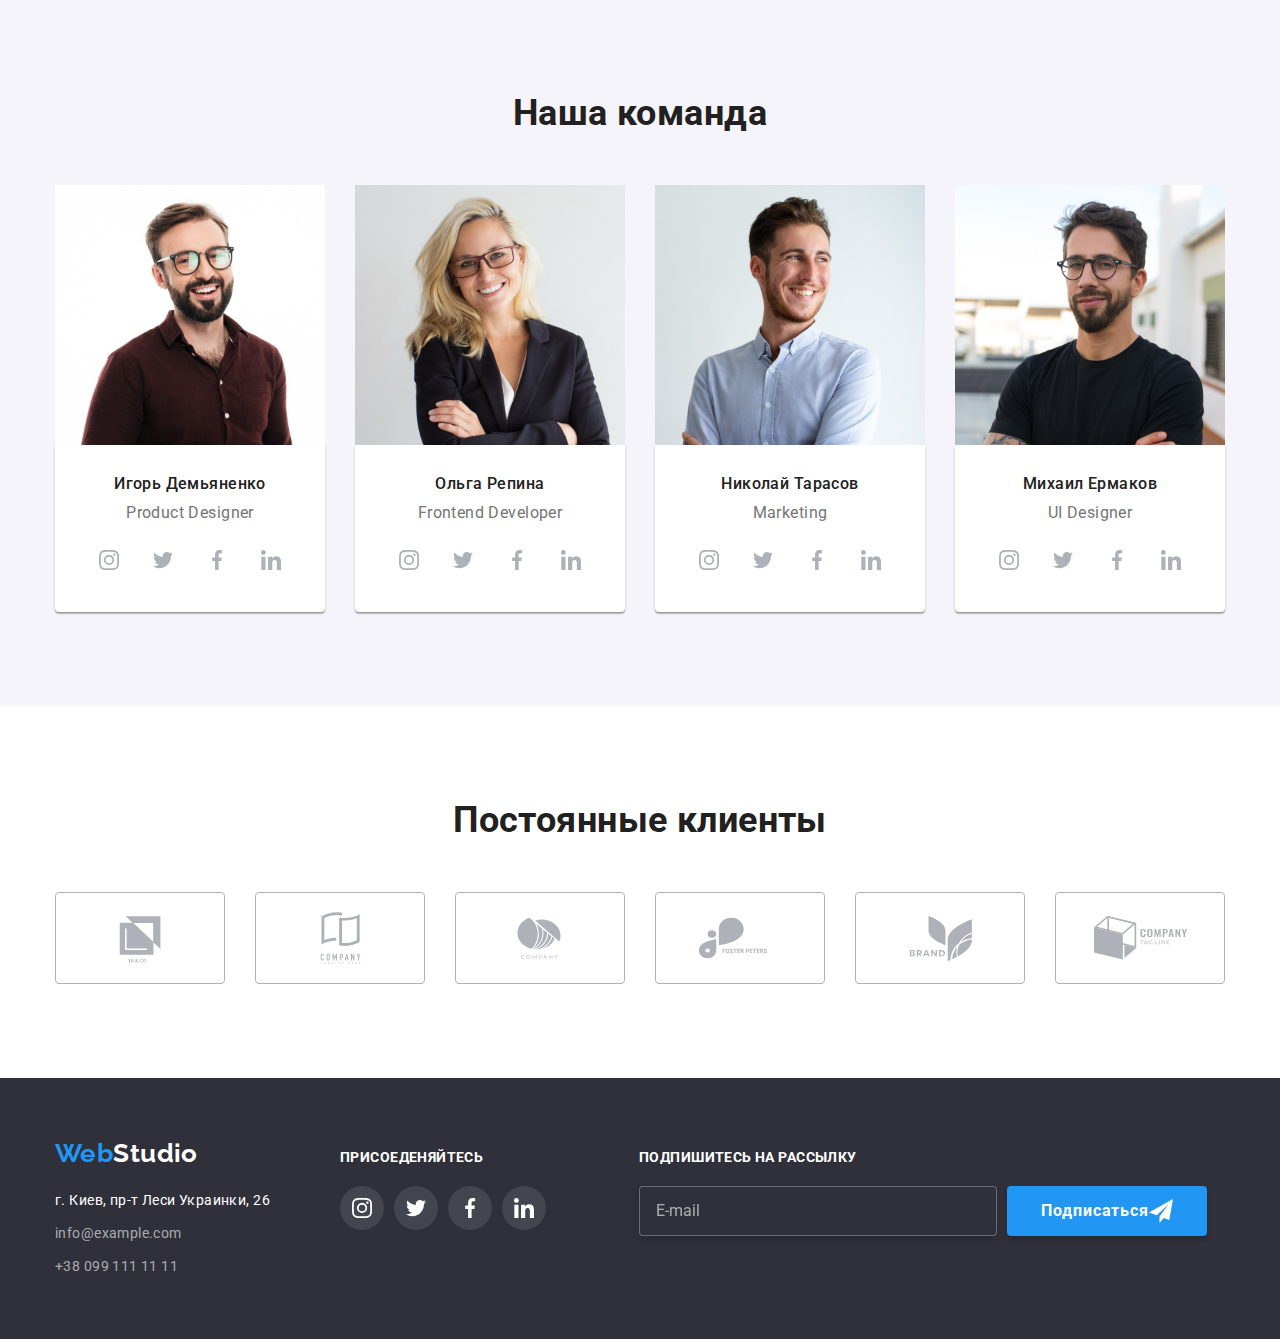
==== commit 67bc1970: "устранил неточности" ====
--- a/Cтудия/index.html
+++ b/Cтудия/index.html
@@ -368,11 +368,9 @@
           <form class="form">
                 <p class="socials-box-title">Подпишитесь на рассылку</p>
                 <div class="form-box">
-                    <label class="form-label" for="email"></label>
-                    <input class="footer-form-input" type="email" name="email" id="email" placeholder="E-mail">
-                    
-                    <button class="footer-form-button" type="submit">
-                            <p class="footer-form-text">Подписаться</p>
+                    <label class="form-label" for="emailAddress"></label>
+                    <input class="footer-form-input" type="email" name="user-email" id="emailAddress" placeholder="E-mail">
+                    <button class="footer-form-button footer-form-text" type="submit">Подписаться
                             <svg width="24" height="24">
                                 <use href="./images/icons.svg#icon-icon-send"></use>
                             </svg>
